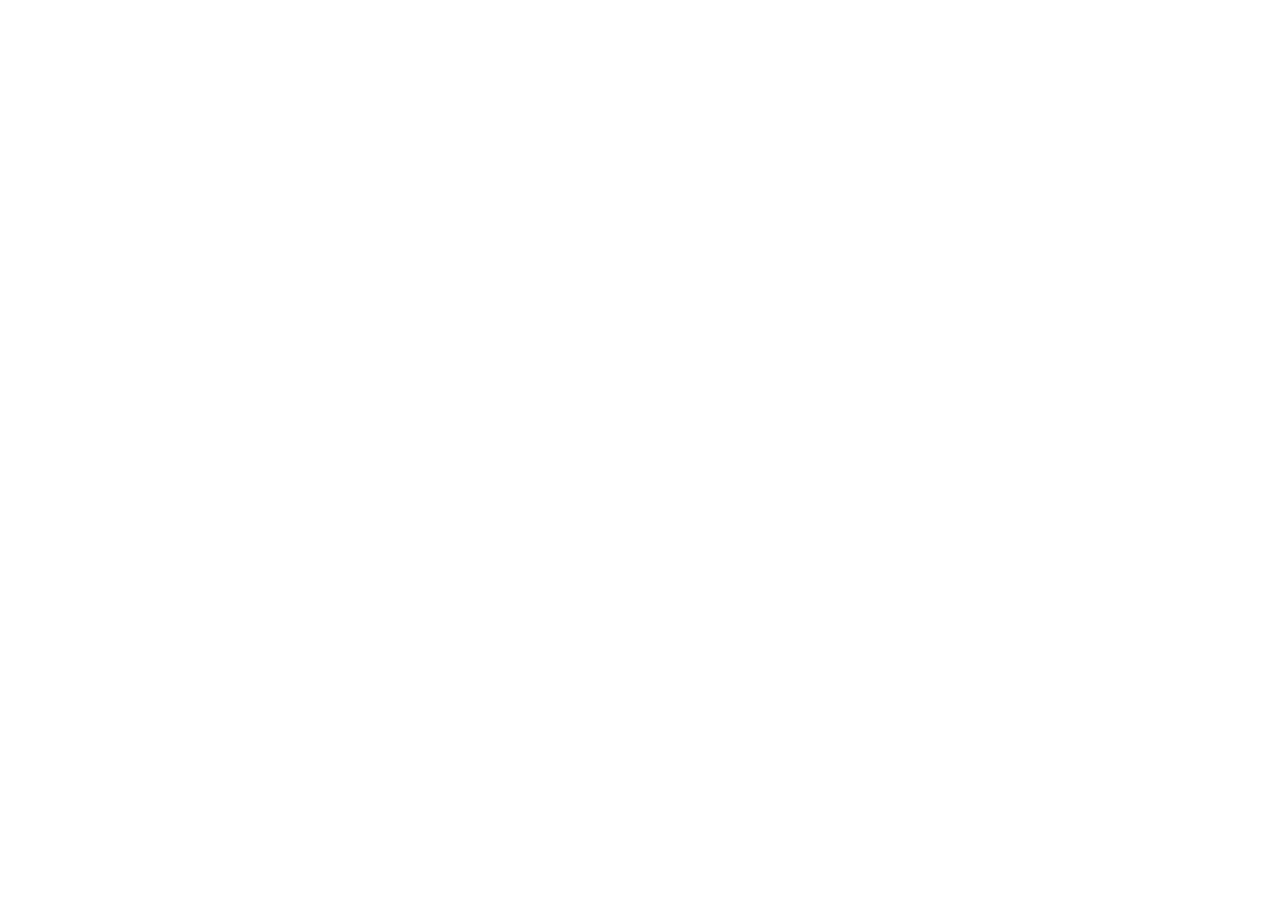
==== index.html @ f4b5c22b "first commit" ====
<!DOCTYPE html>
<html lang="pt-br">

<head>
    <meta charset="UTF-8">
    <meta name="viewport" content="width=device-width, initial-scale=1.0">
    <meta name="author" content="Allan Dantas Abreu">
    <meta name="description"
        content="O projeto Conhecendo a França, tem como objetivo explorar a história, a cultura, os costumes e os principais pontos turísticos da França.">
    <meta name="keywords" content="HTML, CSS, França">
    <link rel="stylesheet" href="./src/styles/style.css">
    <link rel="preconnect" href="https://fonts.googleapis.com">
    <link rel="preconnect" href="https://fonts.gstatic.com" crossorigin>
    <link
        href="https://fonts.googleapis.com/css2?family=Poppins:ital,wght@0,100;0,200;0,300;0,400;0,500;0,600;0,700;0,800;0,900;1,100;1,200;1,300;1,400;1,500;1,600;1,700;1,800;1,900&display=swap"
        rel="stylesheet">
    <title>Conhecendo a França</title>
</head>

<body>

</body>

</html>
---- src/styles/style.css ----
@import url(./global.css);
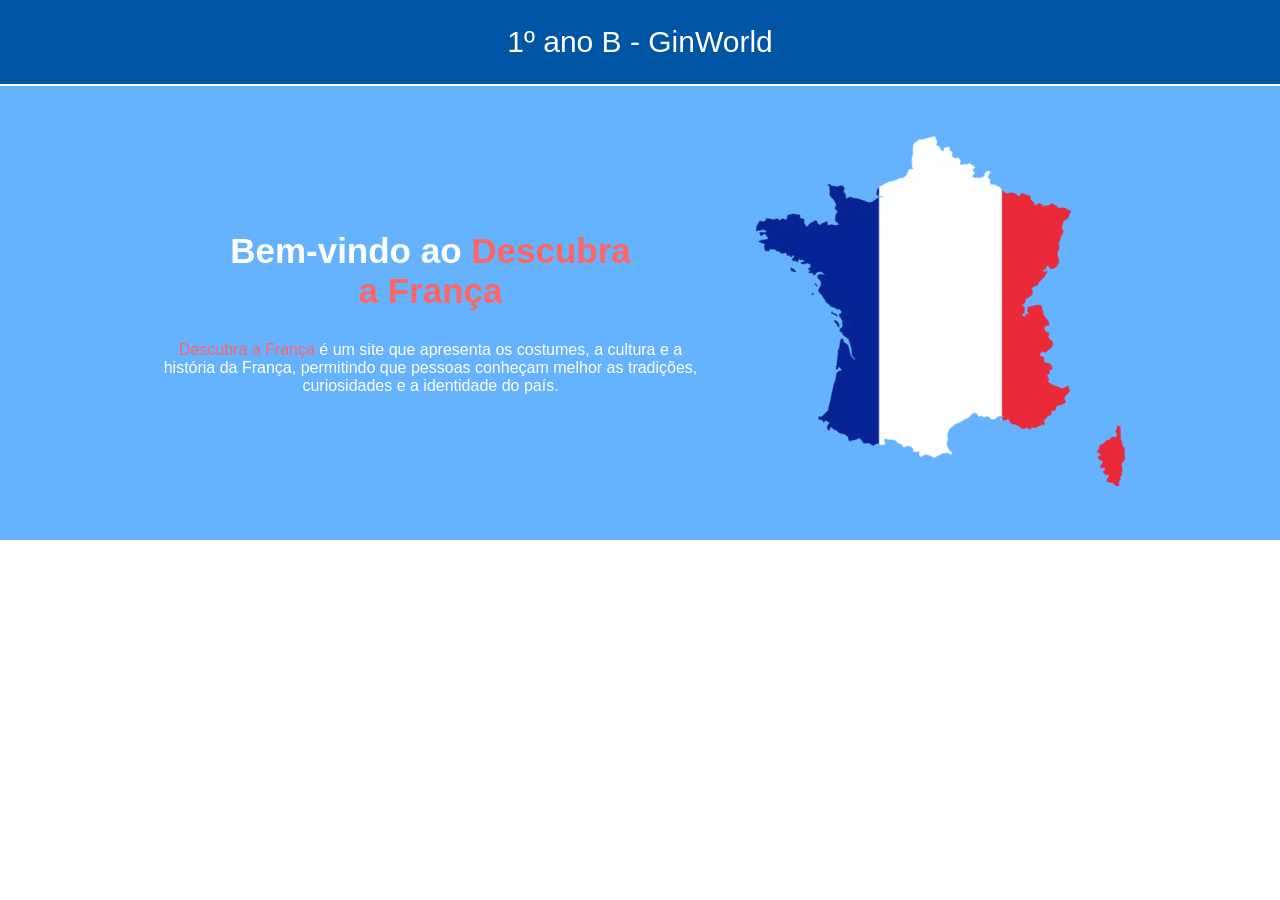
==== commit 675557d0: "feat:add the header and main" ====
--- a/index.html
+++ b/index.html
@@ -14,11 +14,34 @@
     <link
         href="https://fonts.googleapis.com/css2?family=Poppins:ital,wght@0,100;0,200;0,300;0,400;0,500;0,600;0,700;0,800;0,900;1,100;1,200;1,300;1,400;1,500;1,600;1,700;1,800;1,900&display=swap"
         rel="stylesheet">
-    <title>Conhecendo a França</title>
+        <link rel="stylesheet" href="./styles/style.css">
+    <title>Descubra a França</title>
 </head>
 
 <body>
 
+    <!-- Header -->
+    <header>
+       <p>1º ano B - GinWorld</p>
+    </header>
+
+    <!-- Main -->
+    <Main>
+        <div class="france-main-text">
+            <h1>
+                Bem-vindo ao <span>Descubra a França</span>
+            </h1>
+            <p>
+                <span>Descubra a França</span> é um site que apresenta os costumes, a cultura e a história da França,
+                permitindo que pessoas conheçam melhor as tradições, curiosidades e a identidade do país.
+            </p>
+        </div>
+
+        <div class="france-main-image">
+            <img src="./src/assets/images/France-map.webp" alt="Mapa da França" draggable="false">
+        </div>
+    </Main>
+
 </body>
 
 </html>
--- a/src/styles/style.css
+++ b/src/styles/style.css
@@ -1 +1,47 @@
-@import url(./global.css);+@import url(./global.css);
+
+/* Header */
+
+header{
+background-color: var(--color-french-blue);
+color: var(--color-french-white);
+font-family: var(--font-family-primary);
+font-size: var(--font-size-h2);
+display: flex;
+align-items: center;
+justify-content: center;
+padding: 25px 50px;
+border-bottom: 2px solid var(--color-french-white)
+}
+
+/* Main */
+
+main{
+    background-color: var(--color-baby-blue);
+    color: var(--color-french-white);
+    font-family: var(--font-family-primary);
+    font-size: var(--font-size-body);
+    display: flex;
+    justify-content: center;
+    align-items: center;
+    padding: 50px 0;
+    gap: 50px;
+}
+
+.france-main-text{
+    display: flex;
+    flex-direction: column;
+    text-align: center;
+    gap: 30px;
+    width: 550px;
+    align-items: center;
+}
+
+.france-main-text h1{
+    font-size: var(--font-size-h1);
+    width: 425px;
+}
+
+.france-main-text span{
+color: var(--color-baby-red);
+}
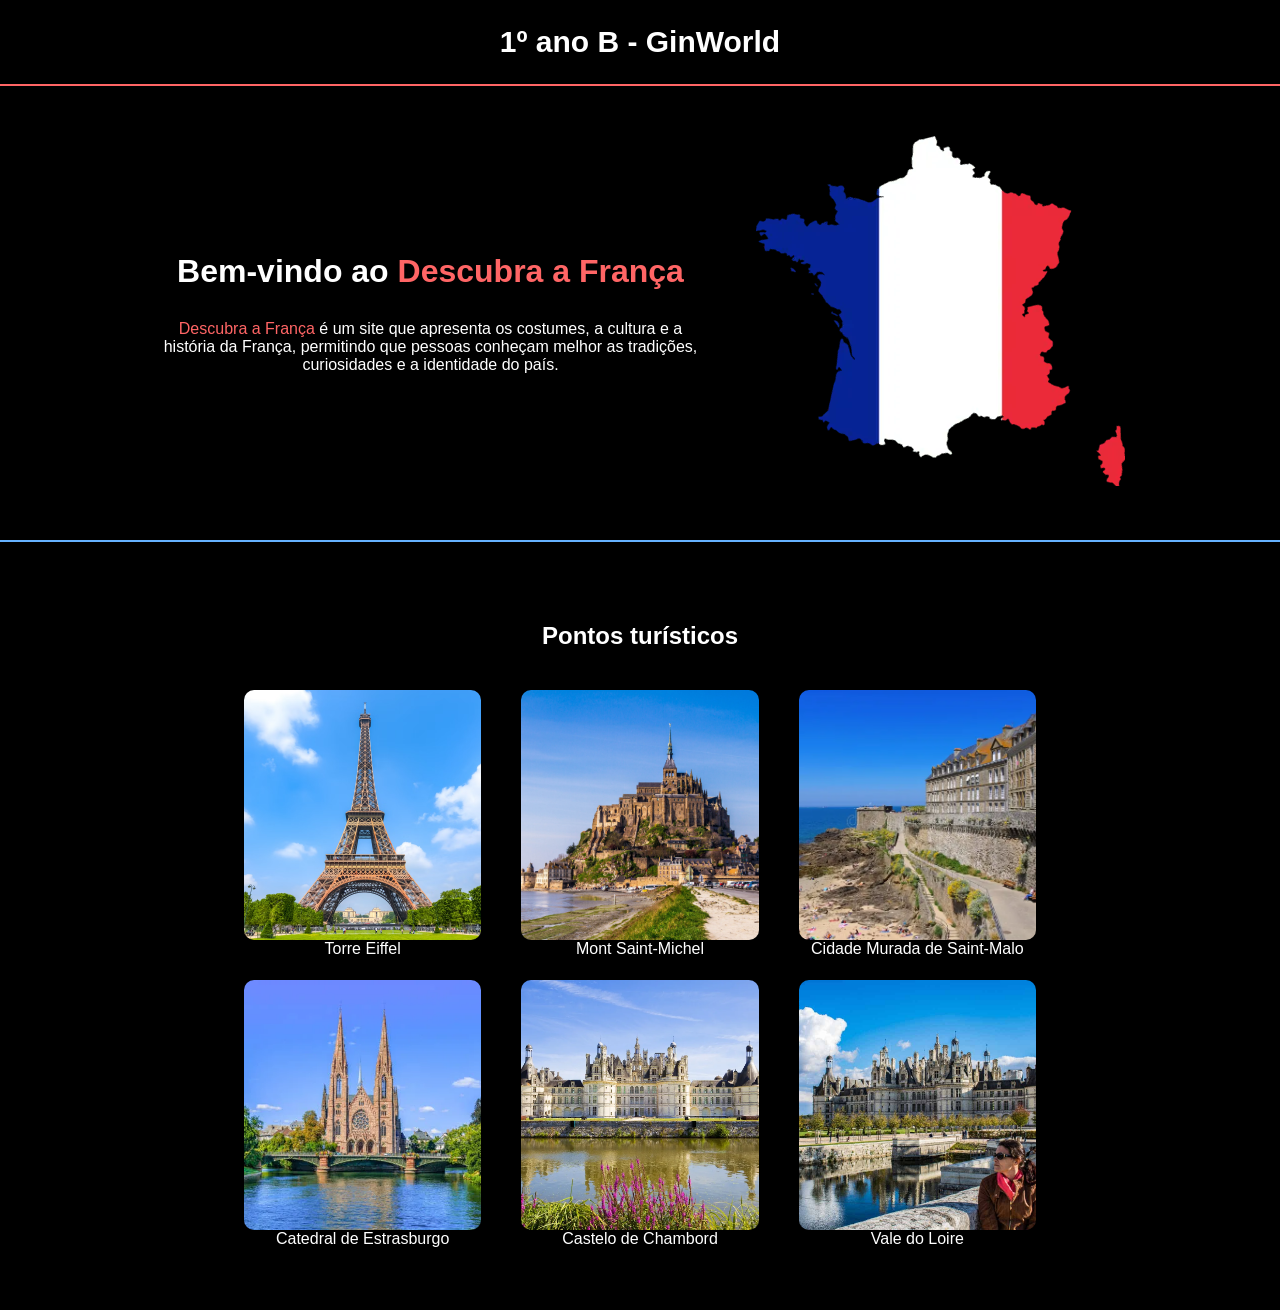
==== commit f7b4f65c: "feat: adds section photos and changing the main section" ====
--- a/index.html
+++ b/index.html
@@ -14,7 +14,7 @@
     <link
         href="https://fonts.googleapis.com/css2?family=Poppins:ital,wght@0,100;0,200;0,300;0,400;0,500;0,600;0,700;0,800;0,900;1,100;1,200;1,300;1,400;1,500;1,600;1,700;1,800;1,900&display=swap"
         rel="stylesheet">
-        <link rel="stylesheet" href="./styles/style.css">
+    <link rel="stylesheet" href="./styles/style.css">
     <title>Descubra a França</title>
 </head>
 
@@ -22,7 +22,7 @@
 
     <!-- Header -->
     <header>
-       <p>1º ano B - GinWorld</p>
+        <p>1º ano B - GinWorld</p>
     </header>
 
     <!-- Main -->
@@ -42,6 +42,36 @@
         </div>
     </Main>
 
+    <!-- Section Photos -->
+
+    <section class="section-photos">
+        <div>
+            <h2>Pontos turísticos</h2>
+        </div>
+
+        <div class="france-photo-list">
+            <ul>
+                <li><img src="./src/assets/images/c90f7eb7a5825e6f5e57a5a62d05399c-25058-BestofParis-EiffelTower-Cruise-Louvre-002.avif" alt="Foto da Torre Eiffel" loading="lazy" draggable="false">
+                    <p>Torre Eiffel</p>
+                </li>
+                <li><img src="./src/assets/images/R.jpg" alt="Foto do Mont Saint-Michel" loading="lazy" draggable="false">
+                    <p>Mont Saint-Michel</p>
+                </li>
+                <li><img src="./src/assets/images/ummauerte-stadt-von-saint-malo-strand-bretagne-101305272.webp" alt="Foto da Cidade Murada de Saint-Malo" loading="lazy" draggable="false">
+                    <p>Cidade Murada de Saint-Malo</p>
+                </li>
+                <li><img src="./src/assets/images/estrasburgo-francia.webp" alt="Foto da Catedral de Estrasburgo" loading="lazy" draggable="false">
+                    <p>Catedral de Estrasburgo</p>
+                </li>
+                <li><img src="./src/assets/images/castelo-de-chambord.webp" alt="Foto do Castelo de Chambord" loading="lazy" draggable="false">
+                    <p>Castelo de Chambord</p>
+                </li>
+                <li><img src="./src/assets/images/chateau-de-chambord-castelos-do-vale-do-loire-franca-roteiro-8.jpg" alt="Foto do Vale do Loire" loading="lazy" draggable="false">
+                    <p>Vale do Loire</p>
+                </li>
+            </ul>
+        </div>
+    </section>
 </body>
 
 </html>
--- a/src/styles/style.css
+++ b/src/styles/style.css
@@ -2,22 +2,23 @@
 
 /* Header */
 
-header{
-background-color: var(--color-french-blue);
-color: var(--color-french-white);
-font-family: var(--font-family-primary);
-font-size: var(--font-size-h2);
-display: flex;
-align-items: center;
-justify-content: center;
-padding: 25px 50px;
-border-bottom: 2px solid var(--color-french-white)
+header {
+    background-color: var(--color-black);
+    color: var(--color-french-white);
+    font-family: var(--font-family-primary);
+    font-size: var(--font-size-h2);
+    display: flex;
+    align-items: center;
+    justify-content: center;
+    padding: 25px 50px;
+    border-bottom: 2px solid var(--color-baby-red);
+    font-weight: var(--font-weigth-h2);
 }
 
 /* Main */
 
-main{
-    background-color: var(--color-baby-blue);
+main {
+    background-color: var(--color-black);
     color: var(--color-french-white);
     font-family: var(--font-family-primary);
     font-size: var(--font-size-body);
@@ -26,9 +27,10 @@
     align-items: center;
     padding: 50px 0;
     gap: 50px;
+    border-bottom: 2px solid var(--color-baby-blue);
 }
 
-.france-main-text{
+.france-main-text {
     display: flex;
     flex-direction: column;
     text-align: center;
@@ -37,11 +39,74 @@
     align-items: center;
 }
 
-.france-main-text h1{
-    font-size: var(--font-size-h1);
-    width: 425px;
+.france-main-text a {
+    font-size: var(--font-weigth-h1);
+    color: var(--color-french-white);
+    text-decoration: none;
 }
 
-.france-main-text span{
-color: var(--color-baby-red);
+.france-main-text:hover {
+    transition: 0.3s;
+    transform: scale(1.2);
+}
+
+
+.france-main-text span {
+    color: var(--color-baby-red);
+}
+
+/* Section Photos */
+
+.section-photos {
+    background-color: var(--color-black);
+    color: var(--color-french-white);
+    font-family: var(--font-family-primary);
+    font-size: var(--font-size-body);
+    font-weight: var(--font-weigth-body);
+    padding: 80px 200px;
+    display: flex;
+    gap: 40px;
+    align-items: center;
+    justify-content: center;
+    flex-direction: column;
+}
+
+.france-photo-list ul {
+    display: grid;
+    grid-template-columns: repeat(3, 1fr);
+    grid-template-rows: repeat(2, 250px);
+    gap: 40px;
+    width: 90%;
+    margin: 0 auto;
+    list-style: none;
+}
+
+.france-photo-list li {
+    width: 100%;
+    height: 100%;
+    object-fit: cover;
+    border-radius: 10px;
+}
+
+.france-photo-list li {
+    text-align: center;
+}
+
+.france-photo-list img {
+    width: 100%;
+    height: 250px;
+    object-fit: cover;
+    border-radius: 10px;
+    display: block;
+}
+
+.france-photo-list li:hover {
+transform: scale(1.1);
+transition: 0.3s;
+color: var(--color-baby-blue);
+}
+
+.france-photo-list h2{
+    font-size: var(--font-size-h2);
+    font-weight: var(--font-weigth-h2);
 }
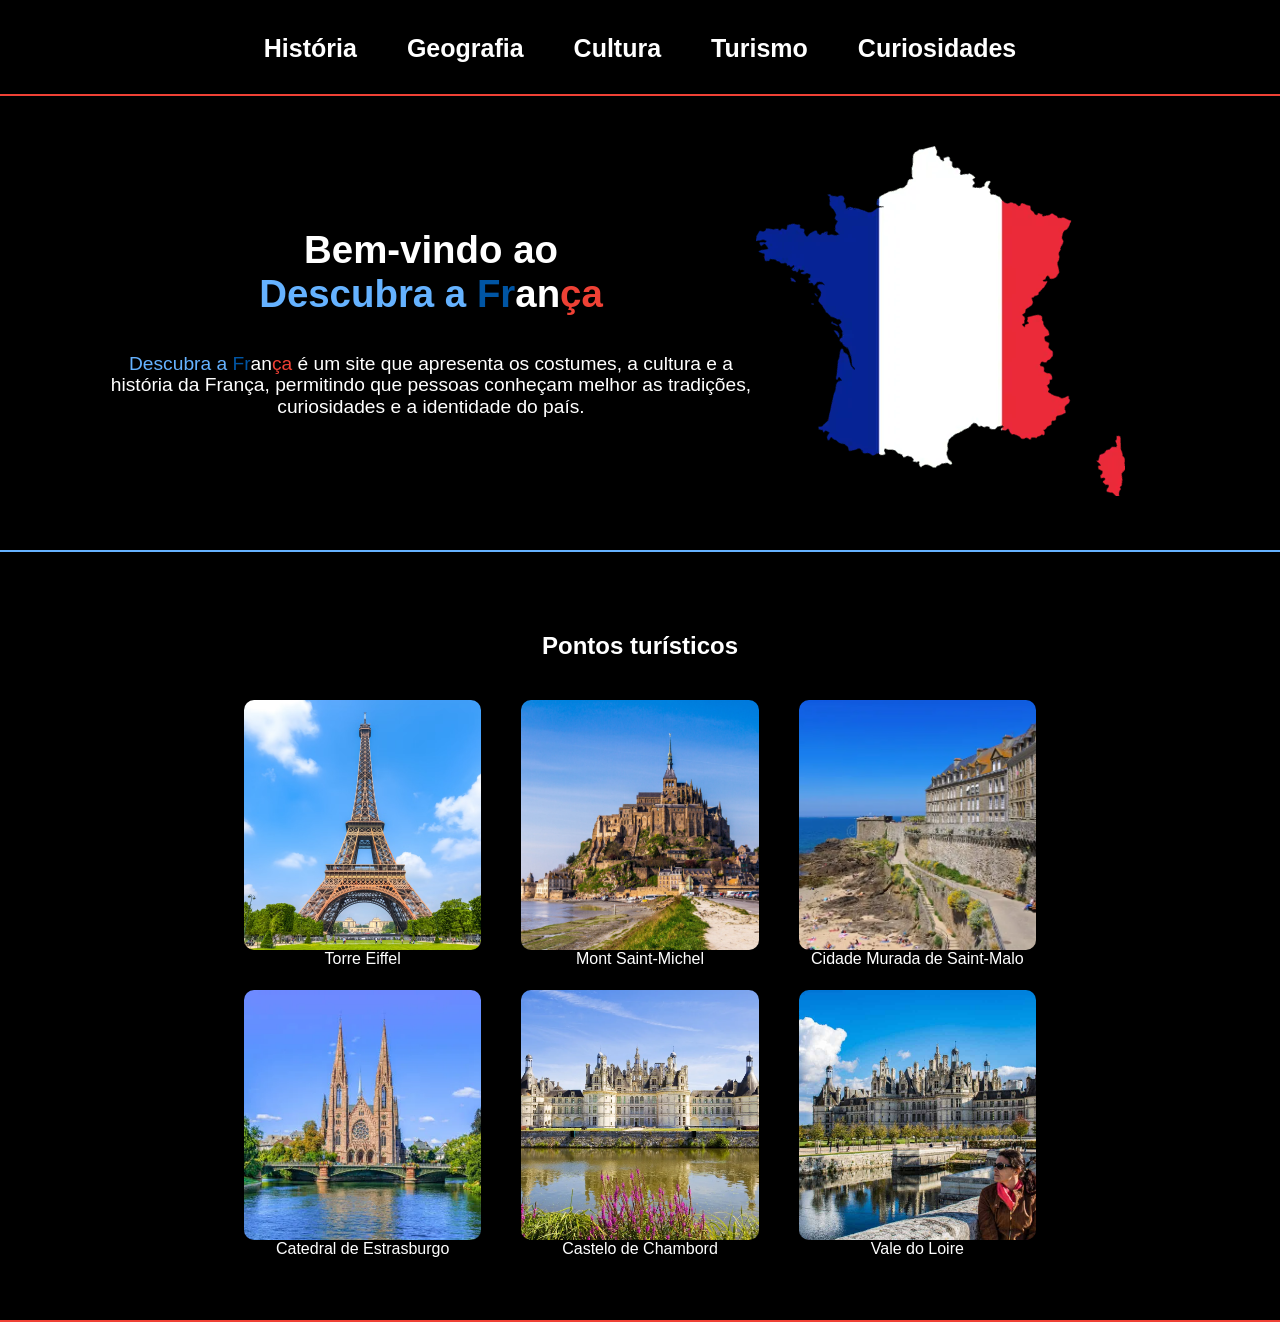
==== commit 1195505b: "feat: Changing the header and adds news pages" ====
--- a/index.html
+++ b/index.html
@@ -22,17 +22,30 @@
 
     <!-- Header -->
     <header>
-        <p>1º ano B - GinWorld</p>
+        <div class="france-subjects-header">
+            <ul class="nav-links">
+                <li><a href="historia.html">História</a></li>
+                <li><a href="geografia.html">Geografia</a></li>
+                <li><a href="cultura.html">Cultura</a></li>
+                <li><a href="turismo.html">Turismo</a></li>
+                <li><a href="curiosidades.html">Curiosidades</a></li>
+            </ul>
+        </div>
+
+        </nav>
     </header>
-
     <!-- Main -->
     <Main>
         <div class="france-main-text">
             <h1>
-                Bem-vindo ao <span>Descubra a França</span>
+                Bem-vindo ao <span class="discover-text-h1">Descubra a </span><span
+                    class="french-blue-h1">Fr</span><span class="french-white-h1">an</span><span
+                    class="french-red-h1">ça</span>
             </h1>
             <p>
-                <span>Descubra a França</span> é um site que apresenta os costumes, a cultura e a história da França,
+                <span class="discover-text-h1">Descubra a </span> <span class="french-blue-h1">Fr</span><span
+                    class="french-white-h1">an</span><span class="french-red-h1">ça </span>é um site que apresenta os
+                costumes, a cultura e a história da França,
                 permitindo que pessoas conheçam melhor as tradições, curiosidades e a identidade do país.
             </p>
         </div>
@@ -51,27 +64,44 @@
 
         <div class="france-photo-list">
             <ul>
-                <li><img src="./src/assets/images/c90f7eb7a5825e6f5e57a5a62d05399c-25058-BestofParis-EiffelTower-Cruise-Louvre-002.avif" alt="Foto da Torre Eiffel" loading="lazy" draggable="false">
+                <li><a href="/src/pages/torre-eiffel.html"><img
+                            src="./src/assets/images/c90f7eb7a5825e6f5e57a5a62d05399c-25058-BestofParis-EiffelTower-Cruise-Louvre-002.avif"
+                            alt="Foto da Torre Eiffel" loading="lazy" draggable="false"></a>
                     <p>Torre Eiffel</p>
                 </li>
-                <li><img src="./src/assets/images/R.jpg" alt="Foto do Mont Saint-Michel" loading="lazy" draggable="false">
+                <li><a href="/src/pages/tursitico-saint-michel.html"><img src="./src/assets/images/R.jpg"
+                            alt="Foto do Mont Saint-Michel" loading="lazy" draggable="false"></a>
                     <p>Mont Saint-Michel</p>
                 </li>
-                <li><img src="./src/assets/images/ummauerte-stadt-von-saint-malo-strand-bretagne-101305272.webp" alt="Foto da Cidade Murada de Saint-Malo" loading="lazy" draggable="false">
+                <li><a href="/src/pages/turistico-saint-malo.html"><img
+                            src="./src/assets/images/ummauerte-stadt-von-saint-malo-strand-bretagne-101305272.webp"
+                            alt="Foto da Cidade Murada de Saint-Malo" loading="lazy" draggable="false"></a>
                     <p>Cidade Murada de Saint-Malo</p>
                 </li>
-                <li><img src="./src/assets/images/estrasburgo-francia.webp" alt="Foto da Catedral de Estrasburgo" loading="lazy" draggable="false">
+                <li><a href="/src/pages/turistico-estrasburgo.html"><img
+                            src="./src/assets/images/estrasburgo-francia.webp" alt="Foto da Catedral de Estrasburgo"
+                            loading="lazy" draggable="false"></a>
                     <p>Catedral de Estrasburgo</p>
                 </li>
-                <li><img src="./src/assets/images/castelo-de-chambord.webp" alt="Foto do Castelo de Chambord" loading="lazy" draggable="false">
+                <li><a href="/src/pages/turistico-chambord.html"><img src="./src/assets/images/castelo-de-chambord.webp"
+                            alt="Foto do Castelo de Chambord" loading="lazy" draggable="false"></a>
                     <p>Castelo de Chambord</p>
                 </li>
-                <li><img src="./src/assets/images/chateau-de-chambord-castelos-do-vale-do-loire-franca-roteiro-8.jpg" alt="Foto do Vale do Loire" loading="lazy" draggable="false">
+                <li><a href="/src/pages/turistico-loire.html"><img
+                            src="./src/assets/images/chateau-de-chambord-castelos-do-vale-do-loire-franca-roteiro-8.jpg"
+                            alt="Foto do Vale do Loire" loading="lazy" draggable="false"></a>
                     <p>Vale do Loire</p>
                 </li>
             </ul>
         </div>
     </section>
+
+
+    <section>
+
+
+    </section>
+
 </body>
 
 </html>
--- a/src/styles/style.css
+++ b/src/styles/style.css
@@ -10,9 +10,28 @@
     display: flex;
     align-items: center;
     justify-content: center;
-    padding: 25px 50px;
-    border-bottom: 2px solid var(--color-baby-red);
+    padding: 30px 55px;
+    border-bottom: 2px solid var(--color-french-red);
     font-weight: var(--font-weigth-h2);
+}
+
+.nav-links{
+    display: flex;
+    flex-direction: row;
+    gap: 50px;
+    font-family: var(--font-family-primary);
+    list-style: none;
+}
+
+.nav-links a{
+    text-decoration: none;
+    color: var(--color-french-white);
+    font-size: var(--font-size-h3);
+}
+
+.nav-links a:hover{
+transition: 0.3s;
+color: var(--color-french-red);
 }
 
 /* Main */
@@ -37,23 +56,37 @@
     gap: 30px;
     width: 550px;
     align-items: center;
+    transform: scale(1.2);
 }
 
-.france-main-text a {
+.france-main-text {
     font-size: var(--font-weigth-h1);
     color: var(--color-french-white);
     text-decoration: none;
 }
 
-.france-main-text:hover {
-    transition: 0.3s;
-    transform: scale(1.2);
+.france-main-text h1{
+    width: 350px;
 }
 
 
-.france-main-text span {
-    color: var(--color-baby-red);
+.discover-text-h1 {
+    color: var(--color-baby-blue);
 }
+
+
+.french-blue-h1 {
+    color: var(--color-french-blue);
+}
+
+.french-white-h1 {
+    color: var(--color-french-white);
+}
+
+.french-red-h1 {
+    color: var(--color-french-red);
+}
+
 
 /* Section Photos */
 
@@ -69,6 +102,8 @@
     align-items: center;
     justify-content: center;
     flex-direction: column;
+    border-bottom: 2px solid var(--color-french-red);
+
 }
 
 .france-photo-list ul {
@@ -101,12 +136,11 @@
 }
 
 .france-photo-list li:hover {
-transform: scale(1.1);
-transition: 0.3s;
-color: var(--color-baby-blue);
+    transform: scale(1.1);
+    transition: 0.3s;
 }
 
-.france-photo-list h2{
+.france-photo-list h2 {
     font-size: var(--font-size-h2);
     font-weight: var(--font-weigth-h2);
 }
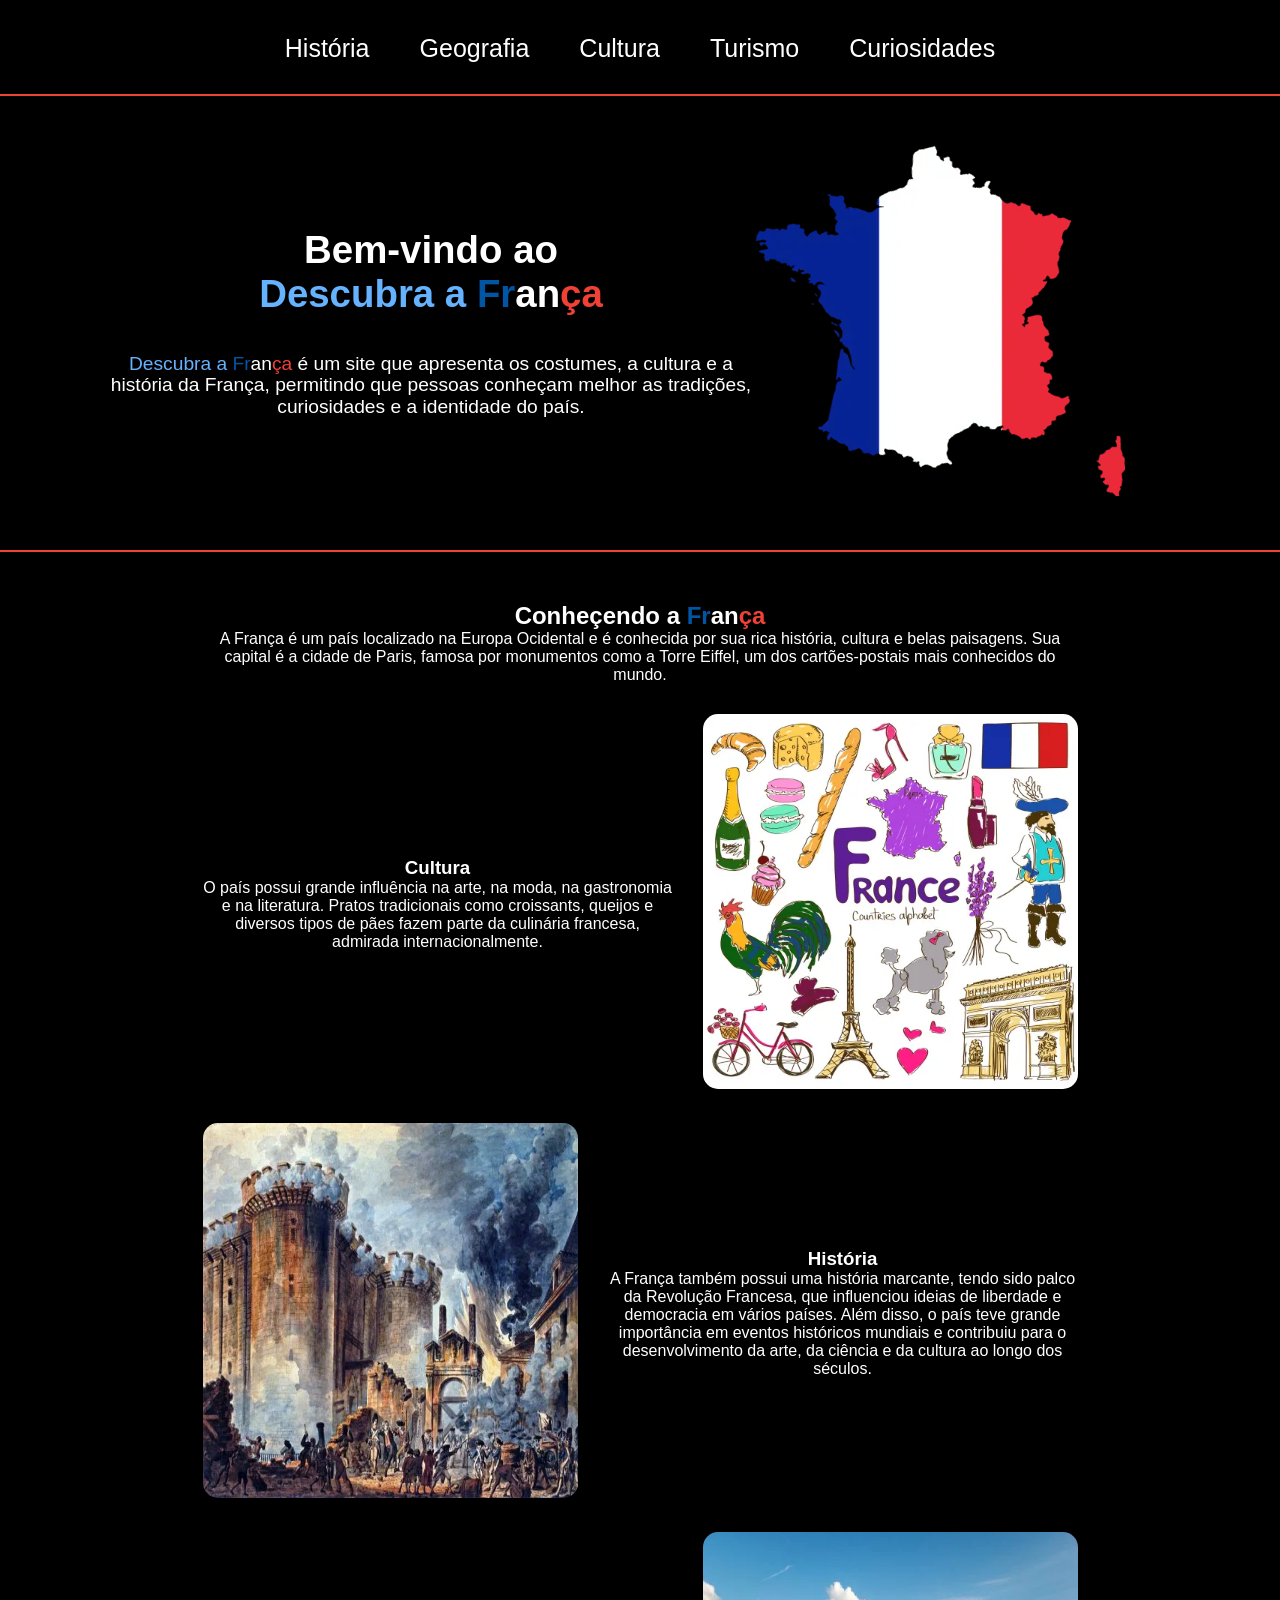
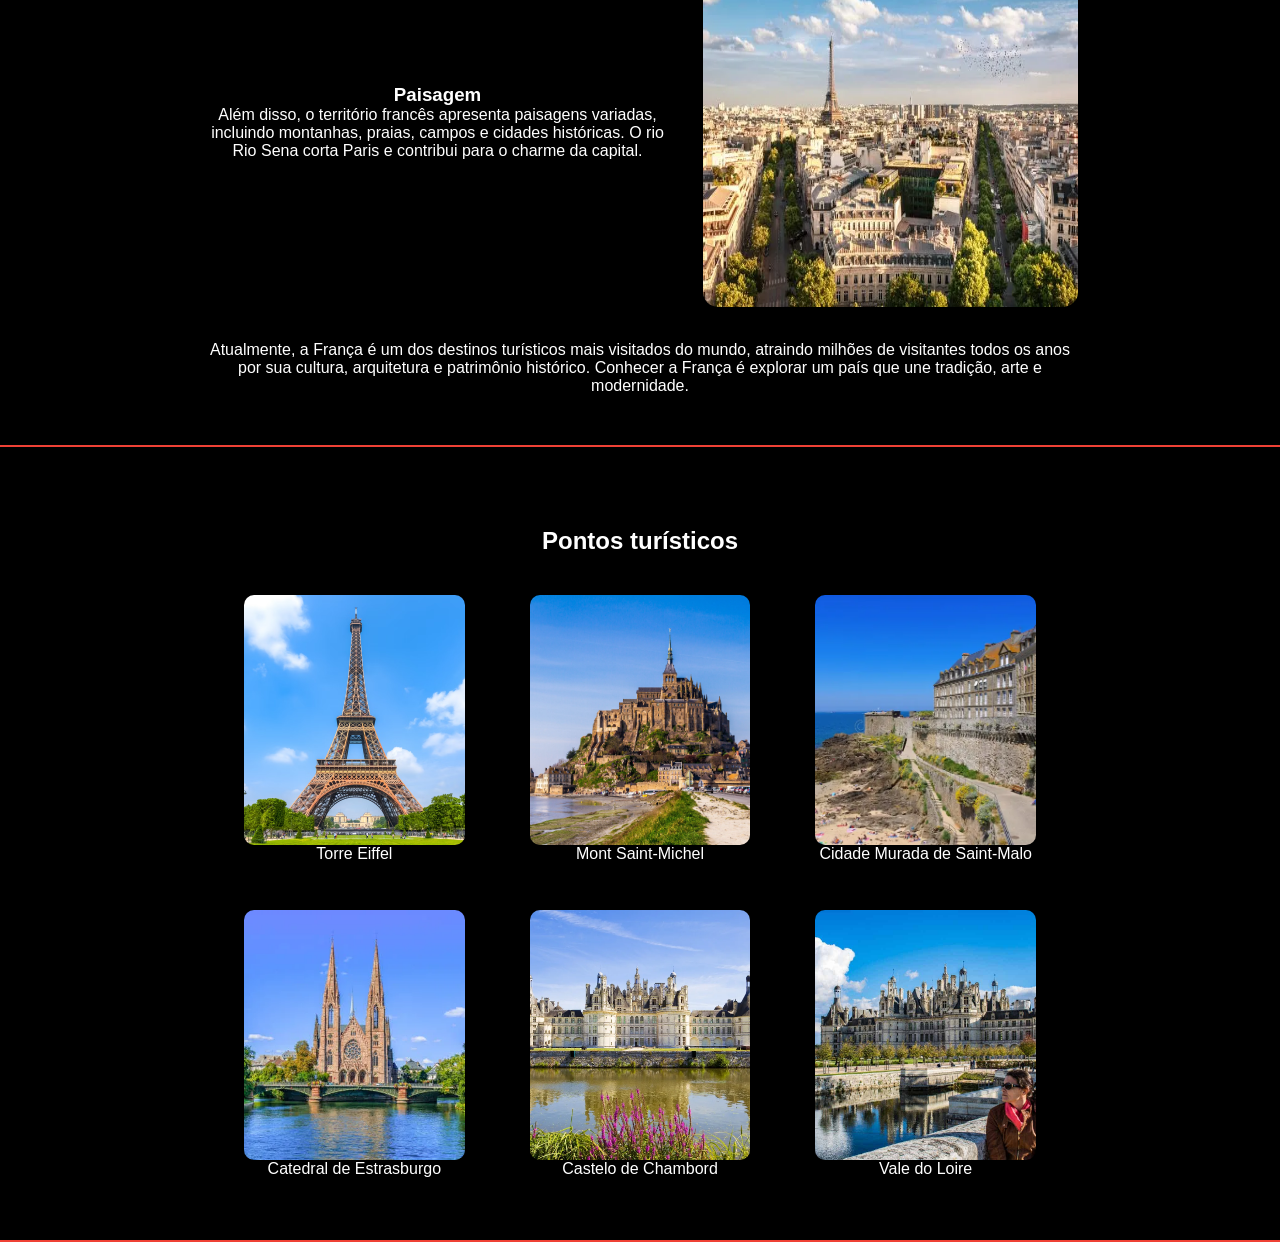
==== commit 4b55dd8c: "feat: Adds the section knowing the france" ====
--- a/index.html
+++ b/index.html
@@ -15,7 +15,8 @@
         href="https://fonts.googleapis.com/css2?family=Poppins:ital,wght@0,100;0,200;0,300;0,400;0,500;0,600;0,700;0,800;0,900;1,100;1,200;1,300;1,400;1,500;1,600;1,700;1,800;1,900&display=swap"
         rel="stylesheet">
     <link rel="stylesheet" href="./styles/style.css">
-    <title>Descubra a França</title>
+    <title>Descubra a França - Início</title>
+    <script src="./src/js/script.js" defer></script>
 </head>
 
 <body>
@@ -54,6 +55,59 @@
             <img src="./src/assets/images/France-map.webp" alt="Mapa da França" draggable="false">
         </div>
     </Main>
+
+    <!-- Section Knowing the France -->
+
+    <section class="section-knowing-france">
+
+        <div class="knowing-intro-text">
+            <h2>Conheçendo a <span class="french-blue-h1">Fr</span><span class="french-white-h1">an</span><span
+                    class="french-red-h1">ça</span></h2>
+            <p>A França é um país localizado na Europa Ocidental e é conhecida por sua rica história, cultura e belas
+                paisagens. Sua capital é a cidade de Paris, famosa por monumentos como a Torre Eiffel, um dos
+                cartões-postais mais conhecidos do mundo.</p>
+        </div>
+
+        <div class="knowing-culture-text">
+            <div>
+                <h3>Cultura</h3>
+                <p>O país possui grande influência na arte, na moda, na gastronomia e na literatura. Pratos tradicionais
+                    como croissants, queijos e diversos tipos de pães fazem parte da culinária francesa, admirada
+                    internacionalmente.</p>
+            </div>
+            <div><img src="./src/assets/images/a49f140dd1e3ef07d8c91a936a73d83e.webp" alt="Imagem da cultura Francesa" loading="lazy" draggable="false"></div>
+        </div>
+
+
+        <div class="knowing-story-text">
+            <div>
+                <h3>História</h3>
+                <p>A França também possui uma história marcante, tendo sido palco da Revolução Francesa, que influenciou ideias de liberdade e democracia em vários países. Além disso, o país teve grande importância em eventos históricos mundiais e contribuiu para o desenvolvimento da arte, da ciência e da cultura ao longo dos séculos.
+            </div>
+            <div><img src="./src/assets/images/bastilha-600x448.webp" alt="Imagem da queda da Bastilha " loading="lazy" draggable="false"></div>
+        </div>
+
+
+
+        <div class="knowing-scenery-text">
+            <div>
+                <h3>Paisagem</h3>
+                <p>Além disso, o território francês apresenta paisagens variadas, incluindo montanhas, praias, campos e
+                    cidades históricas. O rio Rio Sena corta Paris e contribui para o charme da capital.</p>
+            </div>
+            <div><img src="./src/assets/images/GettyImages-820243336.webp" alt="Imagem da Paisagem de Paris " loading="lazy" draggable="false"></div>
+        </div>
+
+
+        <div class="knowing-actually-text">
+            <div>
+                <p>Atualmente, a França é um dos destinos turísticos mais visitados do mundo, atraindo milhões de
+                    visitantes todos os anos por sua cultura, arquitetura e patrimônio histórico. Conhecer a França é
+                    explorar um país que une tradição, arte e modernidade.</p>
+            </div>
+        </div>
+
+    </section>
 
     <!-- Section Photos -->
 
@@ -96,11 +150,11 @@
         </div>
     </section>
 
+    <!-- Footer -->
 
-    <section>
+<footer>
 
-
-    </section>
+</footer>
 
 </body>
 
--- a/src/styles/style.css
+++ b/src/styles/style.css
@@ -12,10 +12,10 @@
     justify-content: center;
     padding: 30px 55px;
     border-bottom: 2px solid var(--color-french-red);
-    font-weight: var(--font-weigth-h2);
-}
-
-.nav-links{
+    font-weight: var(--font-weigth-h4);
+}
+
+.nav-links {
     display: flex;
     flex-direction: row;
     gap: 50px;
@@ -23,15 +23,15 @@
     list-style: none;
 }
 
-.nav-links a{
+.nav-links a {
     text-decoration: none;
     color: var(--color-french-white);
     font-size: var(--font-size-h3);
 }
 
-.nav-links a:hover{
-transition: 0.3s;
-color: var(--color-french-red);
+.nav-links a:hover {
+    transition: 0.3s;
+    color: var(--color-french-red);
 }
 
 /* Main */
@@ -46,7 +46,7 @@
     align-items: center;
     padding: 50px 0;
     gap: 50px;
-    border-bottom: 2px solid var(--color-baby-blue);
+    border-bottom: 2px solid var(--color-french-red);
 }
 
 .france-main-text {
@@ -65,7 +65,7 @@
     text-decoration: none;
 }
 
-.france-main-text h1{
+.france-main-text h1 {
     width: 350px;
 }
 
@@ -87,6 +87,102 @@
     color: var(--color-french-red);
 }
 
+
+/* Section Knowing the France */
+
+.section-knowing-france {
+    background-color: var(--color-black);
+    color: var(--color-french-white);
+    font-family: var(--font-family-primary);
+    font-size: var(--font-size-body);
+    font-weight: var(--font-weigth-body);
+    padding: 50px 0px;
+    border-bottom: 2px solid var(--color-french-red);
+    display: flex;
+    flex-direction: column;
+    align-items: center;
+    justify-content: center;
+    gap: 30px;
+}
+
+.knowing-intro-text {
+    justify-content: center;
+    align-items: center;
+    text-align: center;
+    width: 875px;
+    gap: 30px;
+}
+
+.knowing-culture-text {
+    display: flex;
+    justify-content: center;
+    align-items: center;
+    text-align: center;
+    gap: 30px;
+    width: 875px;
+    flex-direction: row;
+}
+
+.knowing-culture-text h3{
+    font-family: var(--font-weigth-h3);
+    font-weight: var(--font-weigth-h3);
+}
+
+.knowing-culture-text img {
+    border-radius: 15px;
+    height: 375px;
+    width: 375px;
+}
+
+.knowing-story-text {
+    display: flex;
+    justify-content: center;
+    align-items: center;
+    text-align: center;
+    gap: 30px;
+    width: 875px;
+    flex-direction: row-reverse;
+}
+
+.knowing-story-text h3{
+    font-family: var(--font-weigth-h3);
+    font-weight: var(--font-weigth-h3);
+}
+
+.knowing-story-text img {
+    border-radius: 15px;
+    height: 375px;
+    width: 375px;
+}
+
+.knowing-scenery-text {
+    display: flex;
+    justify-content: center;
+    align-items: center;
+    text-align: center;
+    gap: 30px;
+    width: 875px;
+    flex-direction: row;
+}
+
+.knowing-scenery-text h3{
+    font-family: var(--font-weigth-h3);
+    font-weight: var(--font-weigth-h3);
+}
+
+.knowing-scenery-text img {
+    border-radius: 15px;
+    height: 375px;
+    width: 375px;
+}
+
+.knowing-actually-text {
+    justify-content: center;
+    align-items: center;
+    text-align: center;
+    width: 875px;
+    gap: 30px;
+}
 
 /* Section Photos */
 
@@ -110,7 +206,7 @@
     display: grid;
     grid-template-columns: repeat(3, 1fr);
     grid-template-rows: repeat(2, 250px);
-    gap: 40px;
+    gap: 65px;
     width: 90%;
     margin: 0 auto;
     list-style: none;
@@ -136,11 +232,13 @@
 }
 
 .france-photo-list li:hover {
-    transform: scale(1.1);
+    transform: scale(1.2);
     transition: 0.3s;
 }
 
 .france-photo-list h2 {
     font-size: var(--font-size-h2);
     font-weight: var(--font-weigth-h2);
-}+}
+
+/* Responsividade */
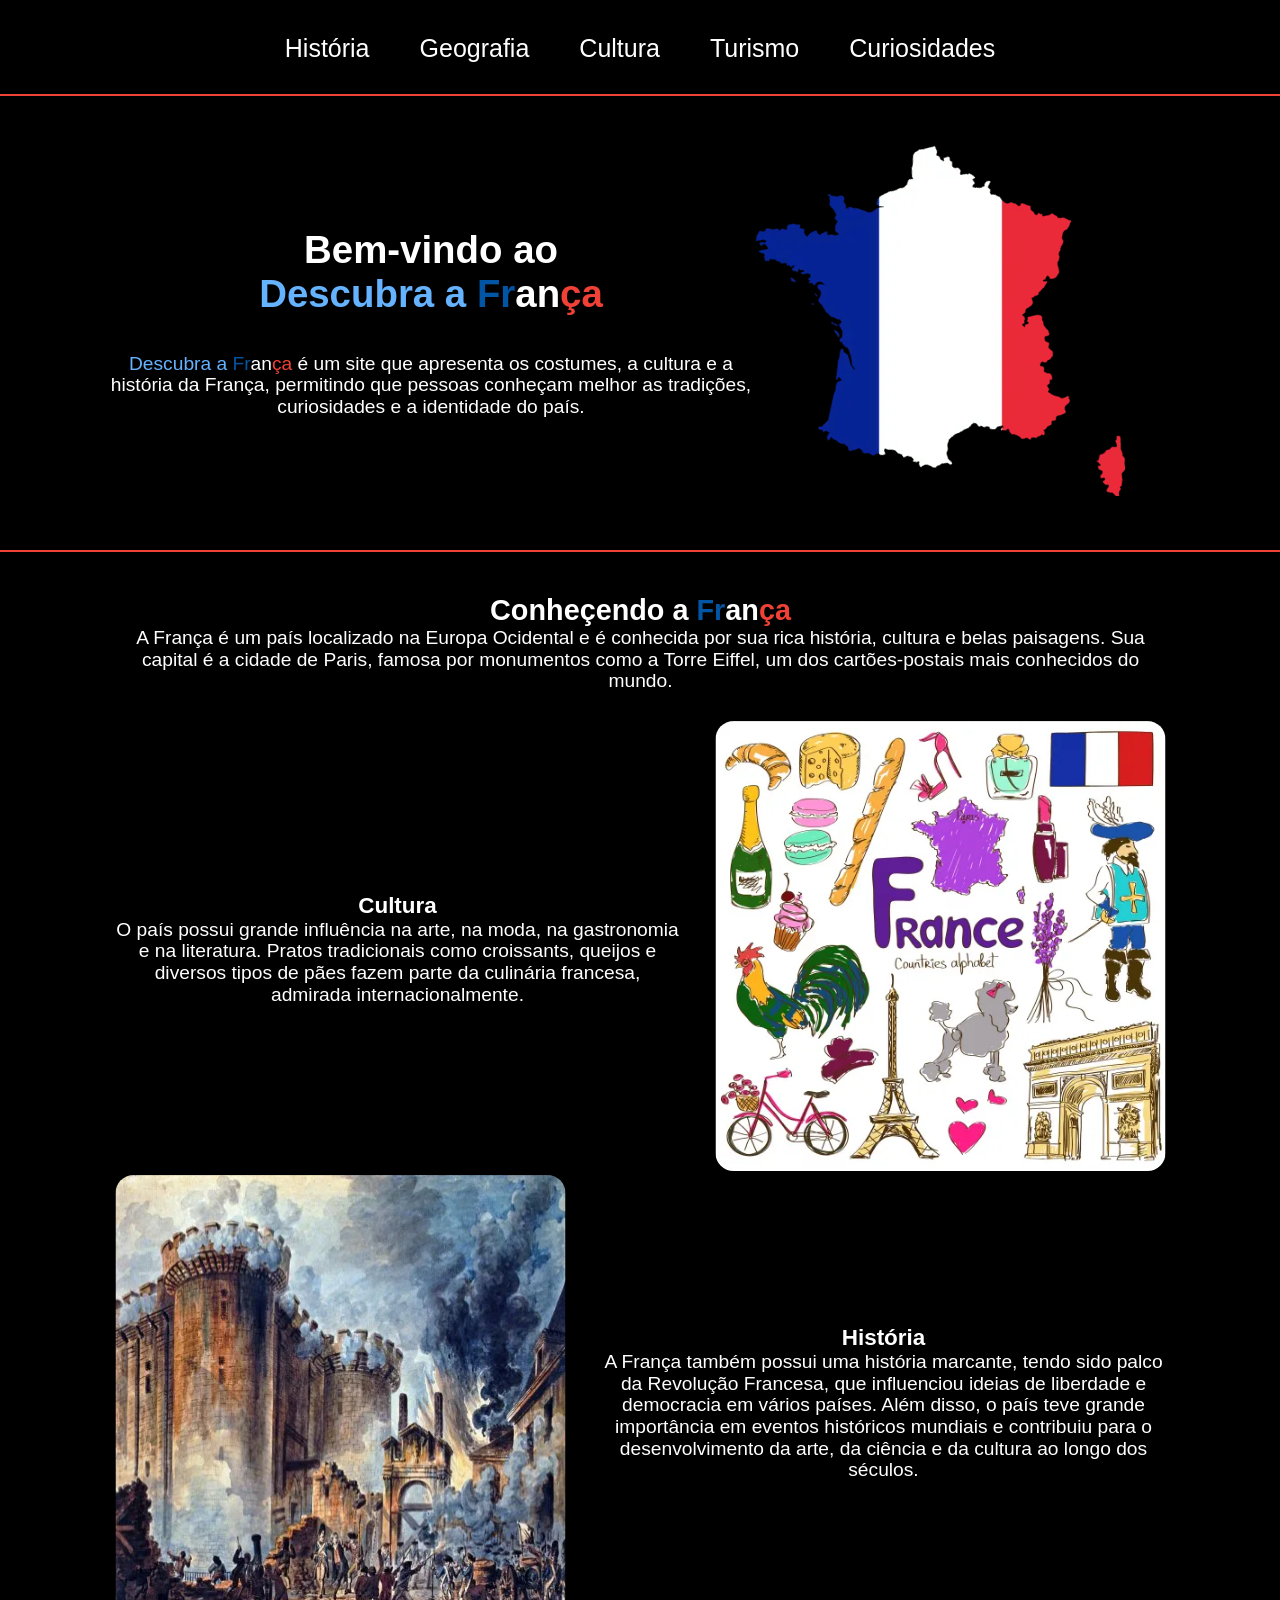
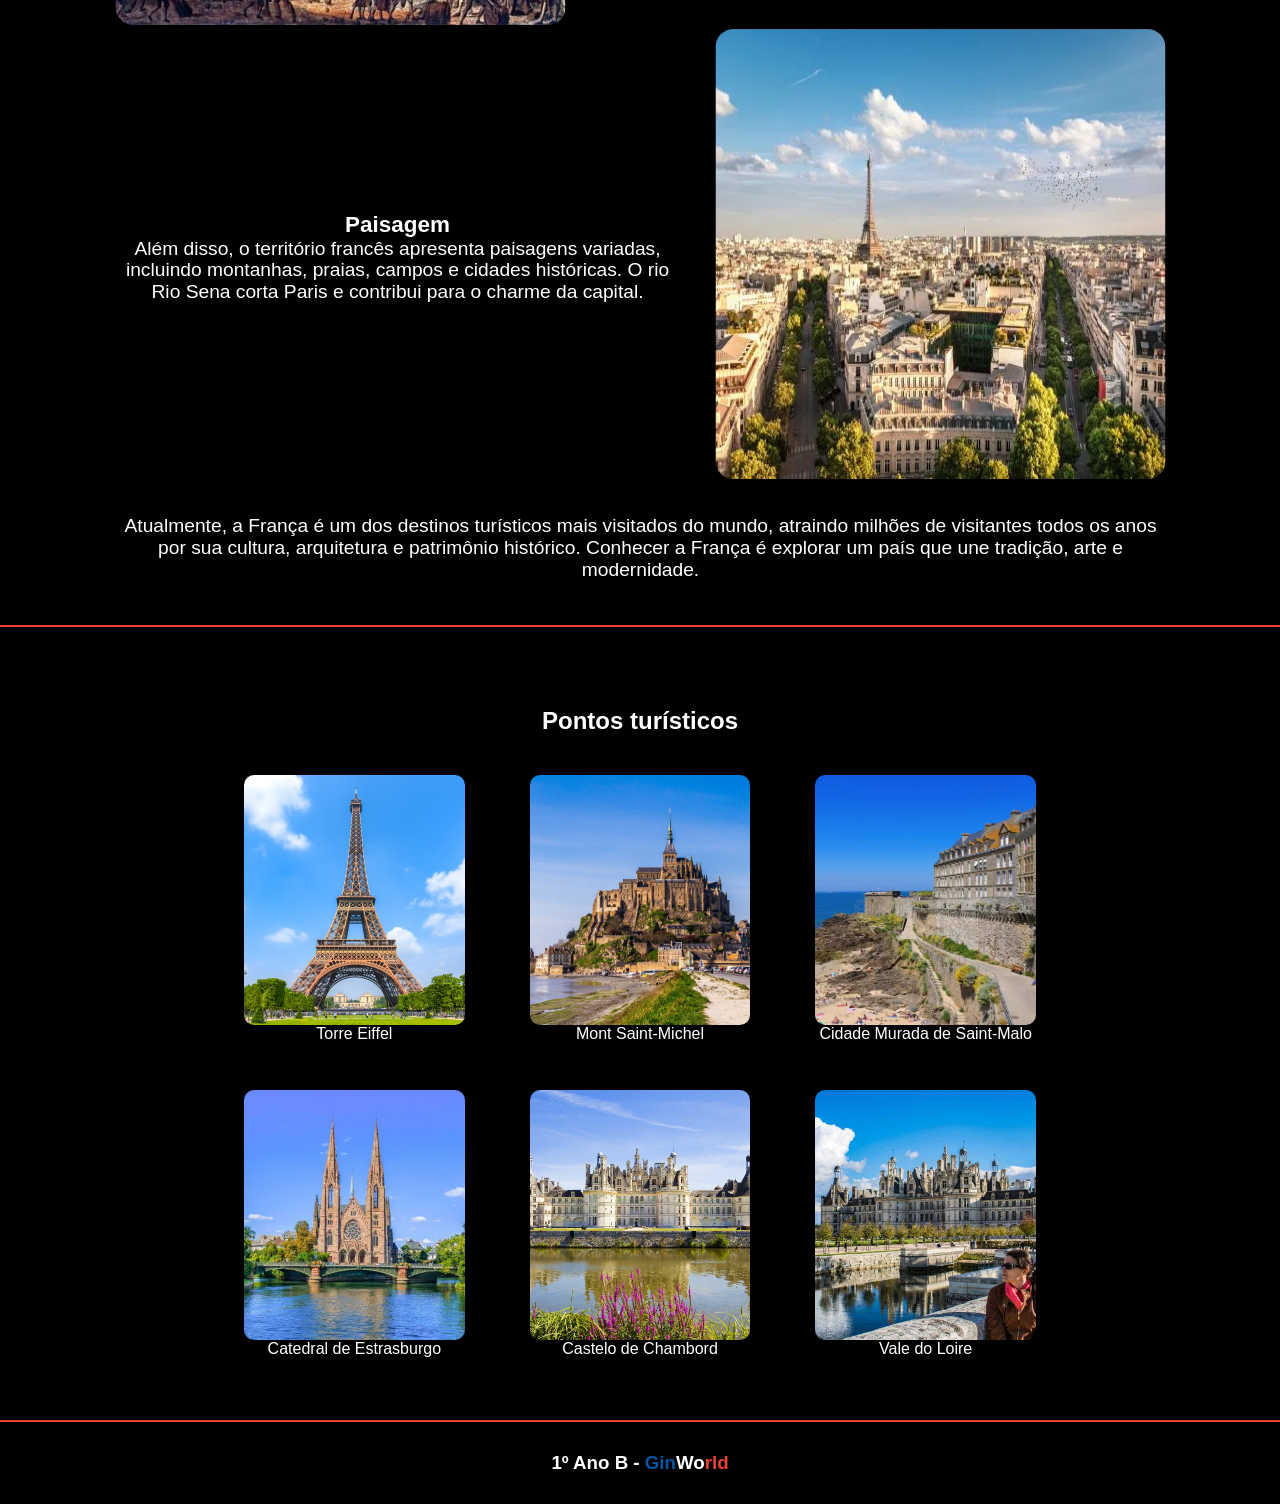
==== commit beffcbf7: "feat: Adds the footer and a little change on size" ====
--- a/index.html
+++ b/index.html
@@ -75,16 +75,21 @@
                     como croissants, queijos e diversos tipos de pães fazem parte da culinária francesa, admirada
                     internacionalmente.</p>
             </div>
-            <div><img src="./src/assets/images/a49f140dd1e3ef07d8c91a936a73d83e.webp" alt="Imagem da cultura Francesa" loading="lazy" draggable="false"></div>
+            <div><img src="./src/assets/images/a49f140dd1e3ef07d8c91a936a73d83e.webp" alt="Imagem da cultura Francesa"
+                    loading="lazy" draggable="false"></div>
         </div>
 
 
         <div class="knowing-story-text">
             <div>
                 <h3>História</h3>
-                <p>A França também possui uma história marcante, tendo sido palco da Revolução Francesa, que influenciou ideias de liberdade e democracia em vários países. Além disso, o país teve grande importância em eventos históricos mundiais e contribuiu para o desenvolvimento da arte, da ciência e da cultura ao longo dos séculos.
+                <p>A França também possui uma história marcante, tendo sido palco da Revolução Francesa, que influenciou
+                    ideias de liberdade e democracia em vários países. Além disso, o país teve grande importância em
+                    eventos históricos mundiais e contribuiu para o desenvolvimento da arte, da ciência e da cultura ao
+                    longo dos séculos.
             </div>
-            <div><img src="./src/assets/images/bastilha-600x448.webp" alt="Imagem da queda da Bastilha " loading="lazy" draggable="false"></div>
+            <div><img src="./src/assets/images/bastilha-600x448.webp" alt="Imagem da queda da Bastilha " loading="lazy"
+                    draggable="false"></div>
         </div>
 
 
@@ -95,7 +100,8 @@
                 <p>Além disso, o território francês apresenta paisagens variadas, incluindo montanhas, praias, campos e
                     cidades históricas. O rio Rio Sena corta Paris e contribui para o charme da capital.</p>
             </div>
-            <div><img src="./src/assets/images/GettyImages-820243336.webp" alt="Imagem da Paisagem de Paris " loading="lazy" draggable="false"></div>
+            <div><img src="./src/assets/images/GettyImages-820243336.webp" alt="Imagem da Paisagem de Paris "
+                    loading="lazy" draggable="false"></div>
         </div>
 
 
@@ -152,9 +158,10 @@
 
     <!-- Footer -->
 
-<footer>
-
-</footer>
+    <footer>
+        <h3>1º Ano B - <span class="french-blue-h1">Gin</span><span class="french-white-h1">Wo</span><span
+                class="french-red-h1">rld</span></h3>
+    </footer>
 
 </body>
 
--- a/src/styles/style.css
+++ b/src/styles/style.css
@@ -102,7 +102,7 @@
     flex-direction: column;
     align-items: center;
     justify-content: center;
-    gap: 30px;
+    gap: 75px;
 }
 
 .knowing-intro-text {
@@ -111,6 +111,7 @@
     text-align: center;
     width: 875px;
     gap: 30px;
+    transform: scale(1.2);
 }
 
 .knowing-culture-text {
@@ -121,6 +122,7 @@
     gap: 30px;
     width: 875px;
     flex-direction: row;
+    transform: scale(1.2);
 }
 
 .knowing-culture-text h3{
@@ -142,6 +144,7 @@
     gap: 30px;
     width: 875px;
     flex-direction: row-reverse;
+    transform: scale(1.2);
 }
 
 .knowing-story-text h3{
@@ -163,6 +166,7 @@
     gap: 30px;
     width: 875px;
     flex-direction: row;
+    transform: scale(1.2);
 }
 
 .knowing-scenery-text h3{
@@ -182,6 +186,7 @@
     text-align: center;
     width: 875px;
     gap: 30px;
+    transform: scale(1.2);
 }
 
 /* Section Photos */
@@ -241,4 +246,17 @@
     font-weight: var(--font-weigth-h2);
 }
 
+/* Footer */
+
+footer{
+    background-color: var(--color-black);
+    color: var(--color-french-white);
+    padding: 30px 55px;
+    font-family: var(--font-family-primary);
+    font-size: var(--font-weigth-h3);
+    font-weight: var(--font-weigth-h3);
+    display: flex;
+    align-items: center;
+    justify-content: center;
+}
 /* Responsividade */
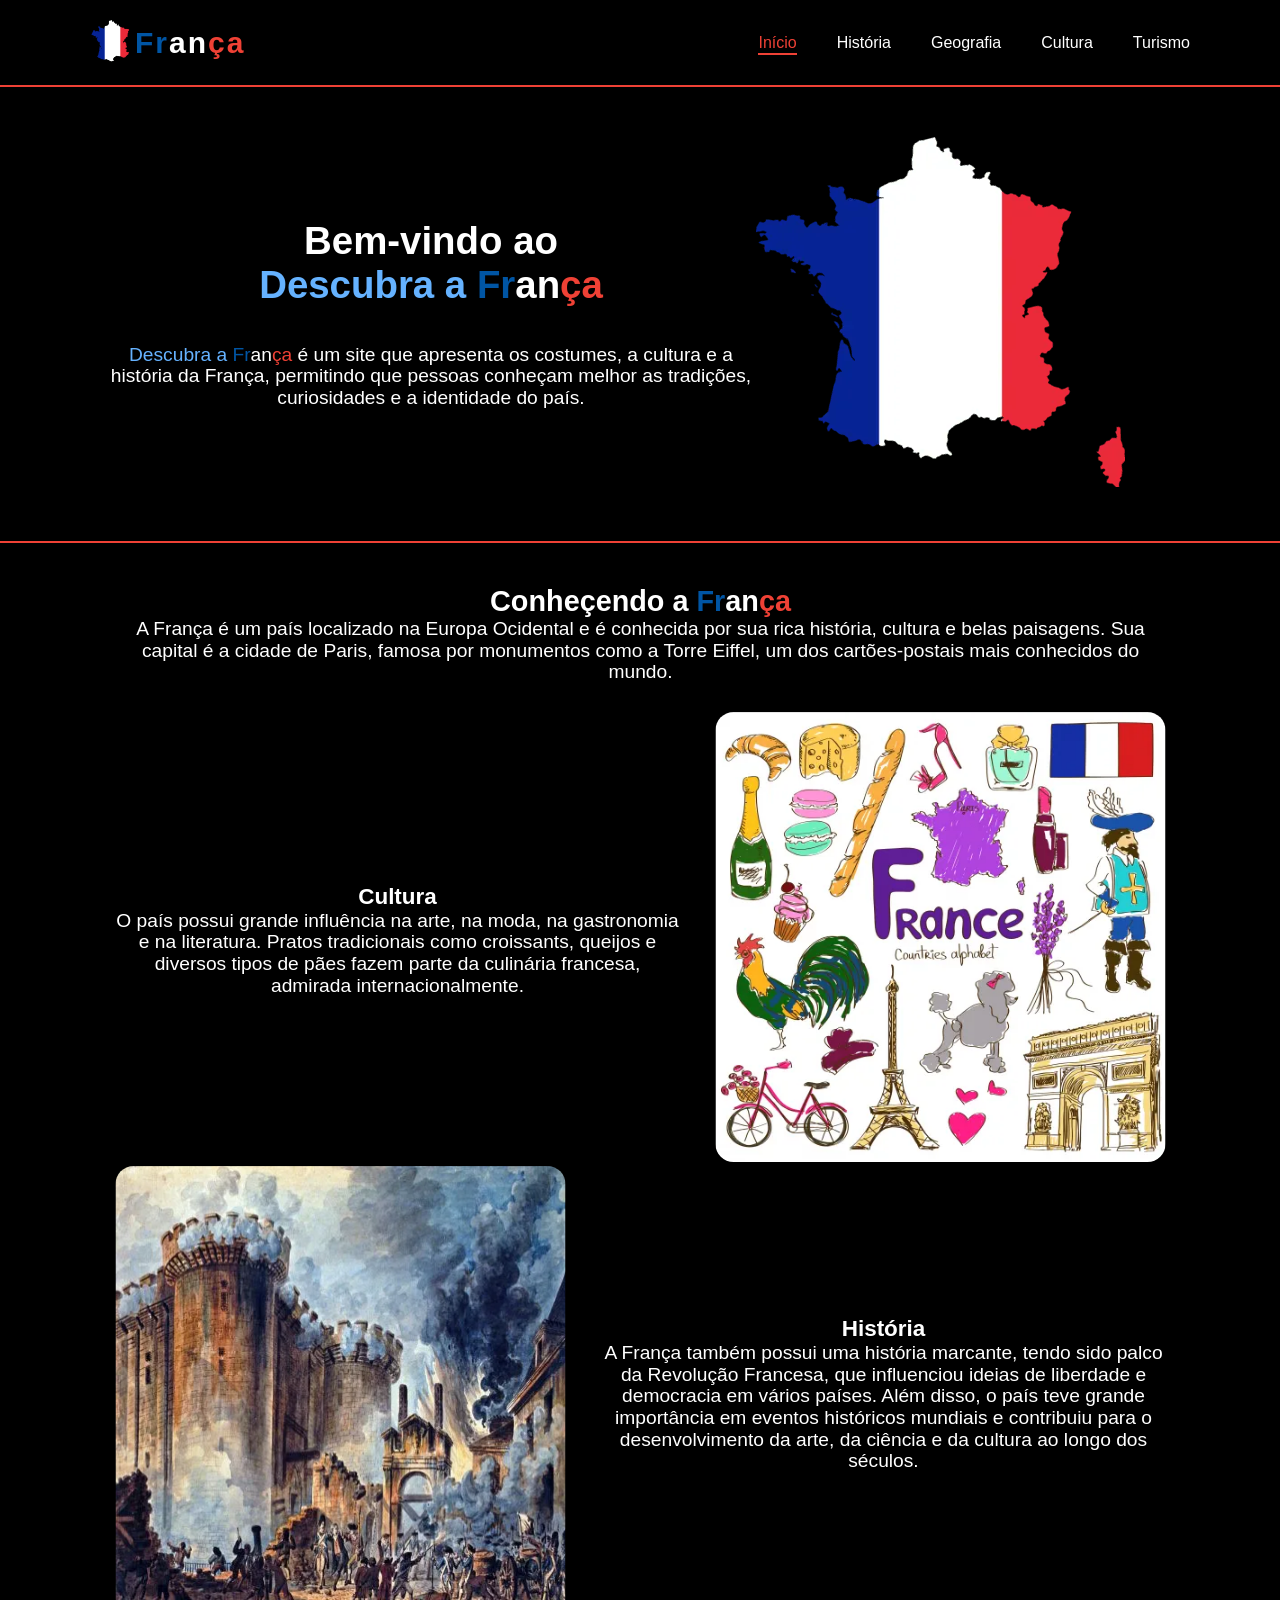
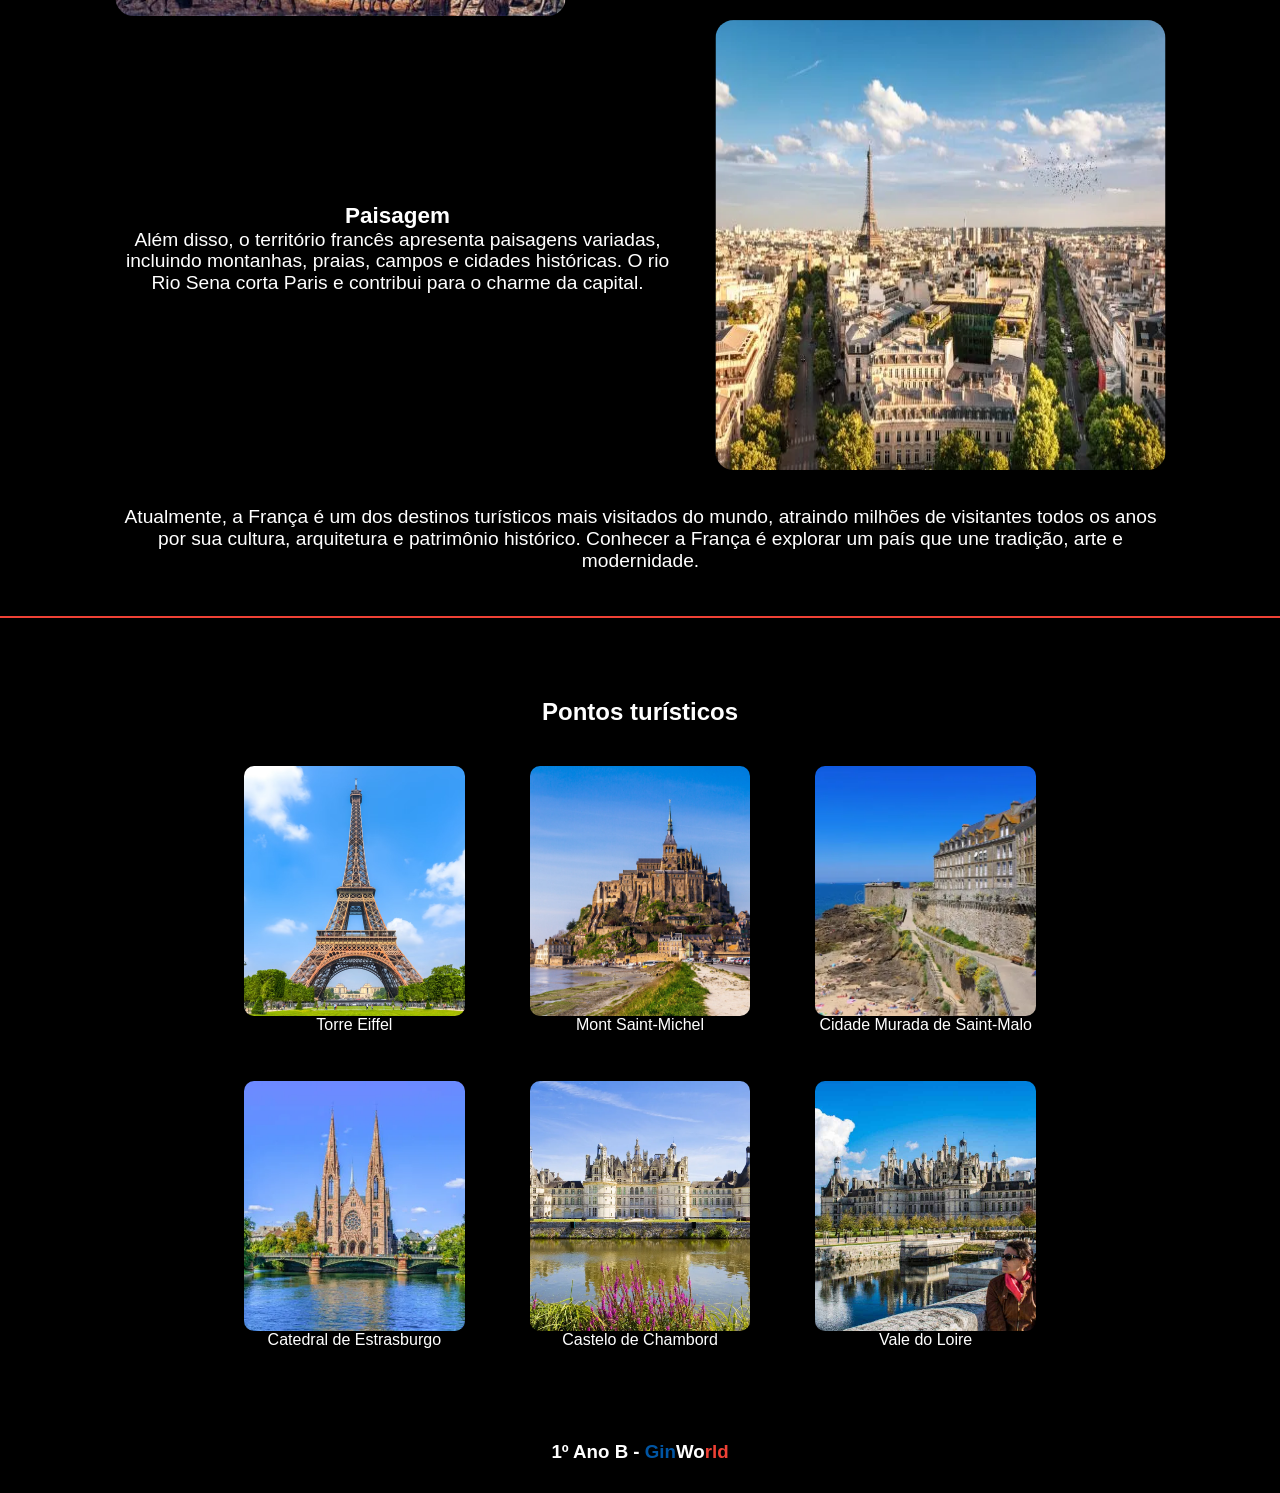
==== commit ff12f5a7: "feat: Adds the geography section" ====
--- a/index.html
+++ b/index.html
@@ -23,18 +23,31 @@
 
     <!-- Header -->
     <header>
-        <div class="france-subjects-header">
-            <ul class="nav-links">
-                <li><a href="historia.html">História</a></li>
-                <li><a href="geografia.html">Geografia</a></li>
-                <li><a href="cultura.html">Cultura</a></li>
-                <li><a href="turismo.html">Turismo</a></li>
-                <li><a href="curiosidades.html">Curiosidades</a></li>
-            </ul>
+        <div class="header-inner">
+            <span class="logo-text">
+                <img src="./src/assets/images/France-map.webp" alt="Bandeira da França" class="logo-img">
+                <span class="french-blue-h1">Fr</span><span class="french-white-h1">an</span><span
+                    class="french-red-h1">ça</span>
+            </span>
+
+            <button class="hamburger" id="hamburger" aria-label="Abrir menu" aria-expanded="false">
+                <span></span>
+                <span></span>
+                <span></span>
+            </button>
+
+            <nav class="nav-menu" id="nav-menu">
+                <ul class="nav-links">
+                    <li><a href="./index.html" class="active">Início</a></li>
+                    <li><a href="historia.html">História</a></li>
+                    <li><a href="./src/pages/geografia.html">Geografia</a></li>
+                    <li><a href="cultura.html">Cultura</a></li>
+                    <li><a href="turismo.html">Turismo</a></li>
+                </ul>
+            </nav>
         </div>
+    </header>
 
-        </nav>
-    </header>
     <!-- Main -->
     <Main>
         <div class="france-main-text">
--- a/src/styles/style.css
+++ b/src/styles/style.css
@@ -1,39 +1,149 @@
 @import url(./global.css);
 
 /* Header */
-
 header {
     background-color: var(--color-black);
     color: var(--color-french-white);
     font-family: var(--font-family-primary);
+    padding: 20px 55px;
+    border-bottom: 2px solid var(--color-french-red);
+    position: sticky;
+    top: 0;
+    z-index: 100;
+}
+
+.header-inner {
+    display: flex;
+    align-items: center;
+    justify-content: space-between;
+    max-width: 1100px;
+    margin: 0 auto;
+    width: 100%;
+}
+
+.logo-text {
+    font-family: var(--font-family-primary);
     font-size: var(--font-size-h2);
-    display: flex;
-    align-items: center;
-    justify-content: center;
-    padding: 30px 55px;
-    border-bottom: 2px solid var(--color-french-red);
-    font-weight: var(--font-weigth-h4);
-}
+    font-weight: var(--font-weigth-h2);
+    letter-spacing: 2px;
+}
+
+.french-blue-h1  { color: var(--color-french-blue); }
+.french-white-h1 { color: var(--color-french-white); }
+.french-red-h1   { color: var(--color-french-red); }
+
+.logo-text {
+    display: flex;
+    align-items: center;
+    font-family: var(--font-family-primary);
+    font-size: var(--font-size-h2);
+    font-weight: var(--font-weigth-h2);
+    letter-spacing: 2px;
+}
+
+.logo-img {
+    width: 45px;
+    height: 45px;
+    object-fit: cover;
+    border-radius: 50%;
+}
+
+/* Nav */
+
+.nav-menu { display: flex; }
 
 .nav-links {
     display: flex;
-    flex-direction: row;
-    gap: 50px;
-    font-family: var(--font-family-primary);
+    gap: 40px;
     list-style: none;
 }
 
 .nav-links a {
     text-decoration: none;
     color: var(--color-french-white);
-    font-size: var(--font-size-h3);
-}
-
-.nav-links a:hover {
-    transition: 0.3s;
-    color: var(--color-french-red);
-}
-
+    font-size: var(--font-size-body);
+    font-family: var(--font-family-primary);
+    font-weight: var(--font-weigth-h4);
+    transition: color 0.3s;
+    position: relative;
+    padding-bottom: 4px;
+}
+
+.nav-links a::after {
+    content: '';
+    position: absolute;
+    bottom: 0; left: 0;
+    width: 0; height: 2px;
+    background: var(--color-french-red);
+    transition: width 0.3s;
+}
+
+.nav-links a:hover,
+.nav-links a.active { color: var(--color-french-red); }
+
+.nav-links a:hover::after,
+.nav-links a.active::after { width: 100%; }
+
+/* ─── Hamburger ──────────────────────────────────────── */
+
+.hamburger {
+    display: none;
+    flex-direction: column;
+    gap: 5px;
+    background: none;
+    border: none;
+    cursor: pointer;
+    padding: 6px;
+    z-index: 200;
+}
+
+.hamburger span {
+    display: block;
+    width: 26px; height: 2px;
+    background-color: var(--color-french-white);
+    border-radius: 2px;
+    transition: transform 0.35s, opacity 0.35s;
+}
+
+.hamburger.active span:nth-child(1) { transform: translateY(7px) rotate(45deg); }
+.hamburger.active span:nth-child(2) { opacity: 0; transform: scaleX(0); }
+.hamburger.active span:nth-child(3) { transform: translateY(-7px) rotate(-45deg); }
+
+/* ─── Tabs bar ───────────────────────────────────────── */
+
+.tabs-bar {
+    background-color: var(--color-black);
+    display: flex;
+    justify-content: center;
+    border-bottom: 2px solid var(--color-french-red);
+    font-family: var(--font-family-primary);
+}
+
+.tab-btn {
+    background: none;
+    border: none;
+    color: var(--color-gray-2);
+    font-family: var(--font-family-primary);
+    font-size: var(--font-size-body);
+    font-weight: var(--font-weigth-h4);
+    padding: 16px 40px;
+    cursor: pointer;
+    transition: color 0.3s;
+    border-bottom: 3px solid transparent;
+    letter-spacing: 0.5px;
+}
+
+.tab-btn:hover { color: var(--color-french-white); }
+
+.tab-btn.active {
+    color: var(--color-french-white);
+    border-bottom: 3px solid var(--color-french-red);
+}
+
+/* ─── Tab toggle ─────────────────────────────────────── */
+
+.tab-content { display: none; }
+.tab-content.active { display: flex; }
 /* Main */
 
 main {
@@ -203,8 +313,6 @@
     align-items: center;
     justify-content: center;
     flex-direction: column;
-    border-bottom: 2px solid var(--color-french-red);
-
 }
 
 .france-photo-list ul {
